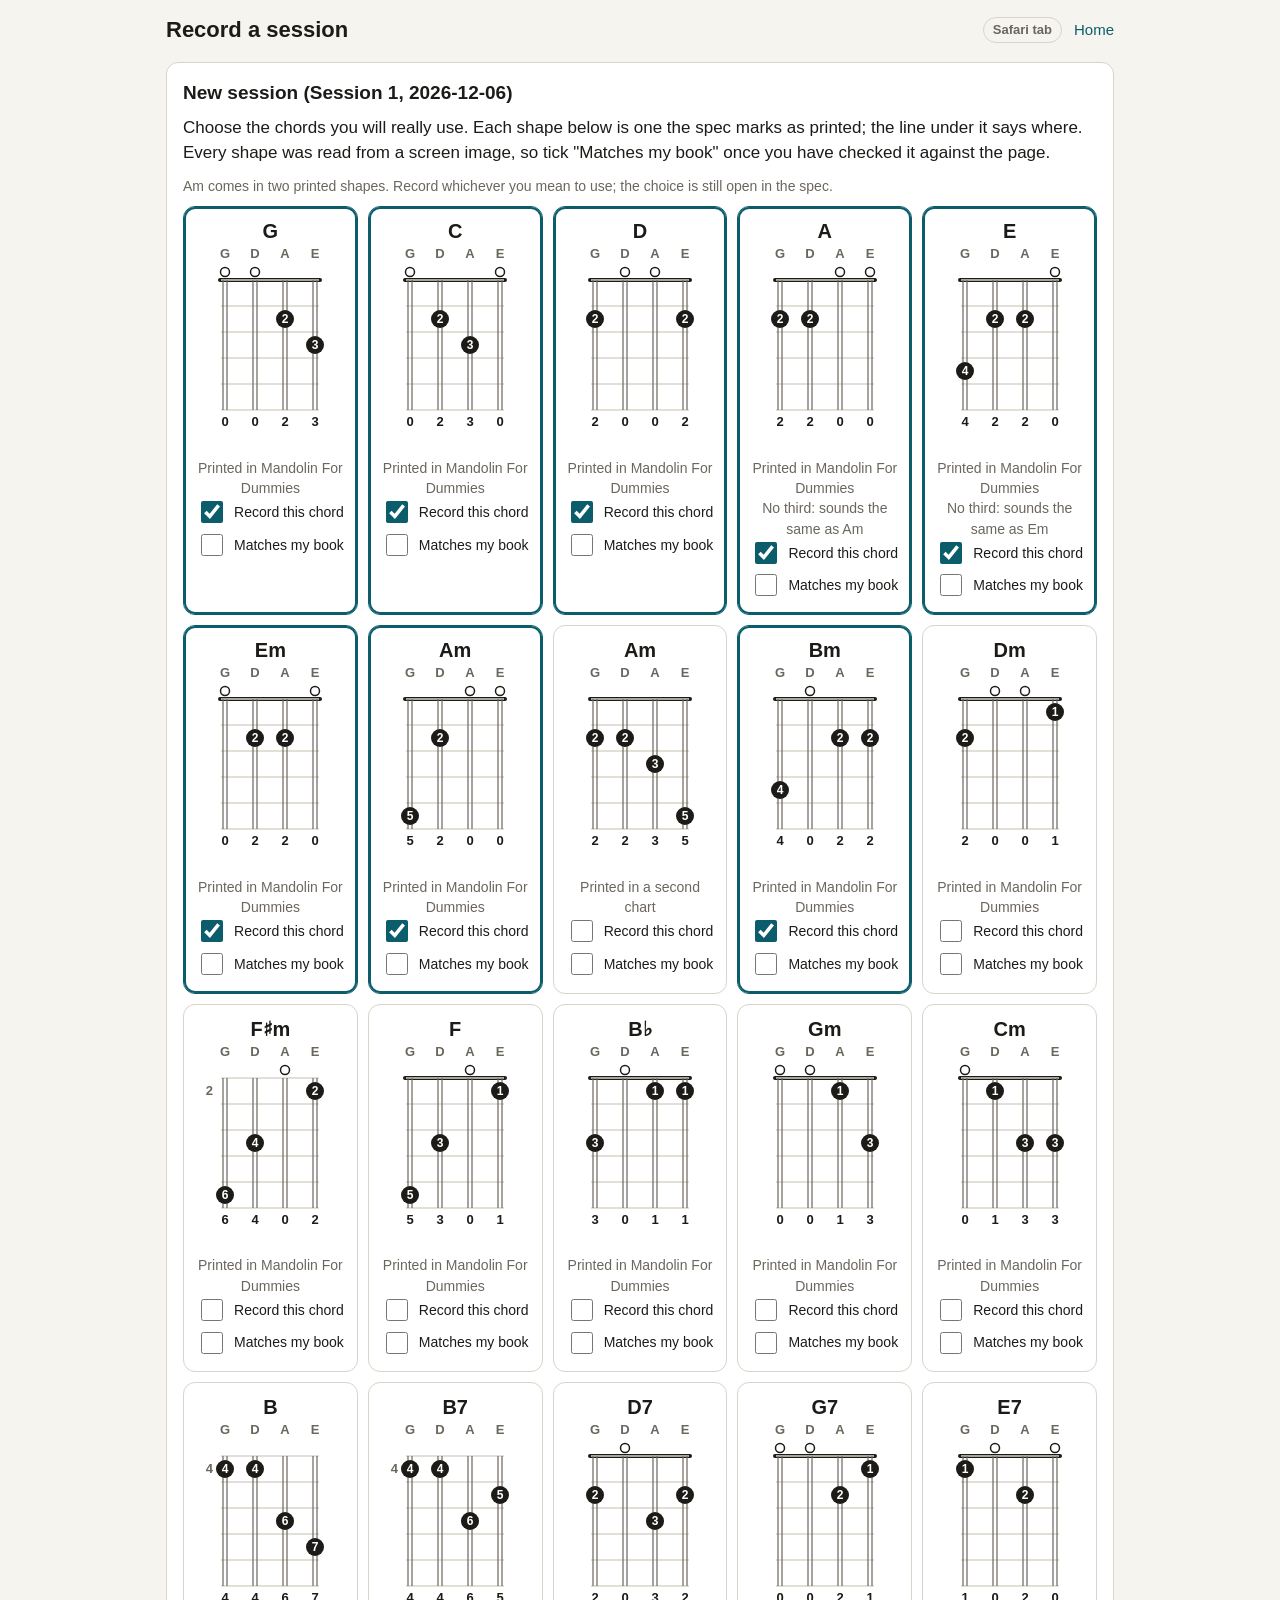
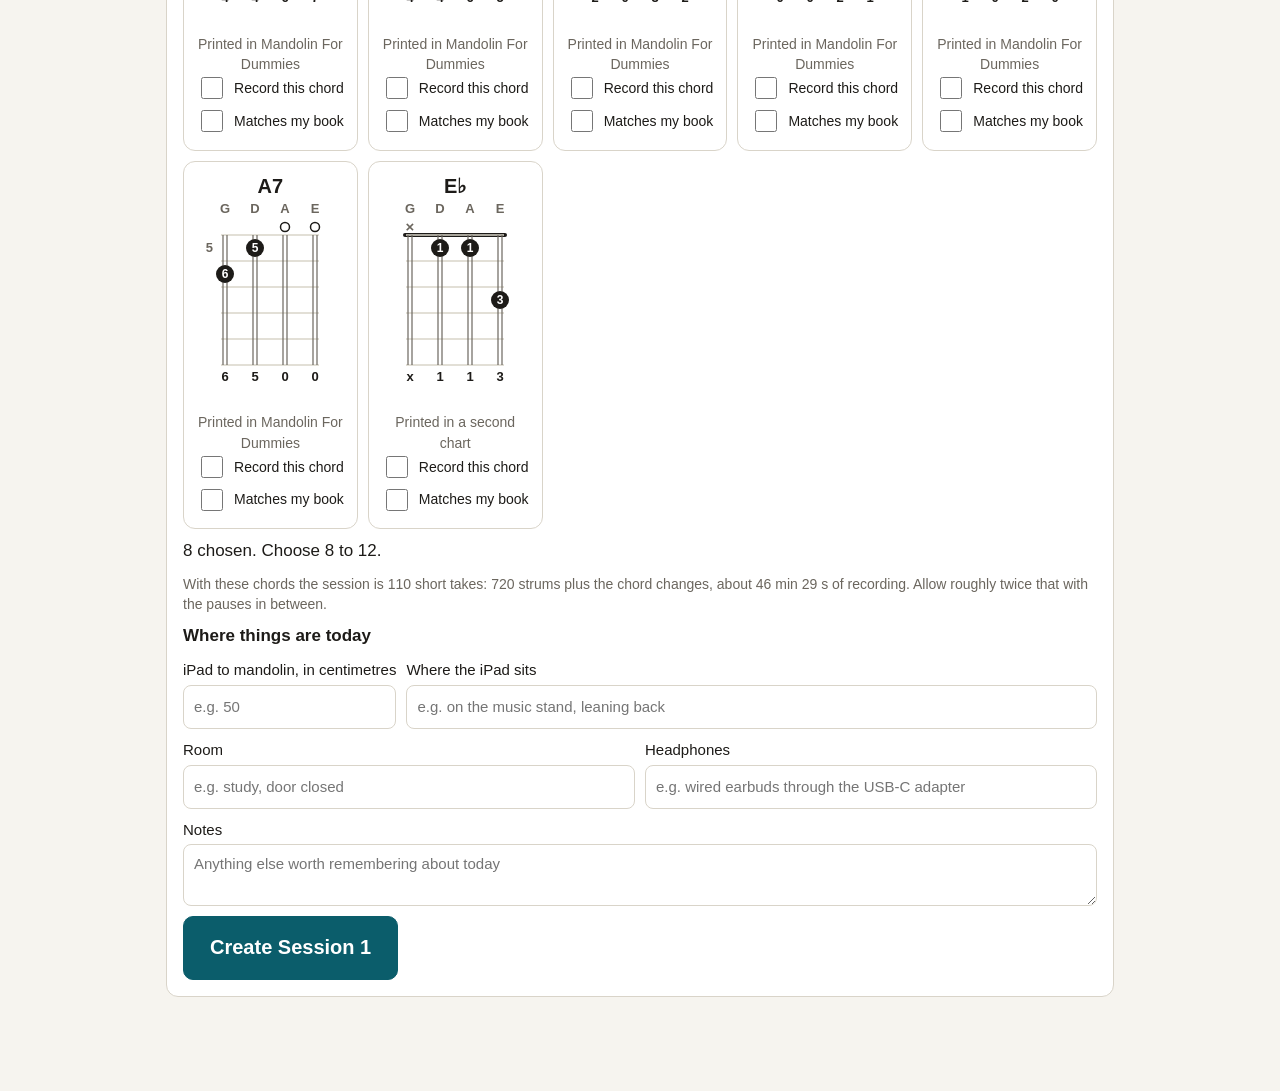
==== capture.html @ 6414ef0d "Publish build 8b452678f3" ====
<!doctype html>
<html lang="en">
<head>
  <meta charset="utf-8">
  <meta name="viewport" content="width=device-width, initial-scale=1, viewport-fit=cover">
  <meta name="apple-mobile-web-app-capable" content="yes">
  <meta name="apple-mobile-web-app-title" content="Practice">
  <meta name="theme-color" content="#0b5d6b">
  <title>Record a session</title>
  <link rel="manifest" href="manifest.webmanifest">
  <link rel="apple-touch-icon" href="icons/icon-180.png">
  <link rel="stylesheet" href="css/style.css">
</head>
<body>
  <header class="top">
    <h1>Record a session</h1>
    <span id="mode-chip" class="chip"></span>
    <a href="index.html">Home</a>
  </header>
  <main id="app">
    <div class="panel"><p class="muted">Loading…</p></div>
  </main>
  <noscript><main><div class="banner bad">This page needs JavaScript.</div></main></noscript>
  <script type="module" src="js/capture/main.js"></script>
</body>
</html>
---- css/style.css ----
/* One stylesheet for every page. System fonts only: nothing is fetched. */

:root {
  --bg: #f6f4ef;
  --panel: #ffffff;
  --ink: #1d1b18;
  --muted: #6b665e;
  --line: #d9d4c9;
  --accent: #0b5d6b;
  --accent-ink: #ffffff;
  --warn: #9a4a00;
  --bad: #a3231c;
  --good: #1f6b3a;
  --flash: #f2b705;
  --radius: 12px;
  color-scheme: light dark;
}

@media (prefers-color-scheme: dark) {
  :root {
    --bg: #15171a;
    --panel: #1f2226;
    --ink: #ecebe7;
    --muted: #a09c94;
    --line: #363a40;
    --accent: #5cc3d3;
    --accent-ink: #0c1b1e;
    --warn: #f0a04b;
    --bad: #f08079;
    --good: #6fcf8f;
    --flash: #f2b705;
  }
}

* { box-sizing: border-box; }

html { -webkit-text-size-adjust: 100%; }

body {
  margin: 0;
  padding: env(safe-area-inset-top) env(safe-area-inset-right) env(safe-area-inset-bottom) env(safe-area-inset-left);
  background: var(--bg);
  color: var(--ink);
  font: 17px/1.45 -apple-system, BlinkMacSystemFont, "Segoe UI", Roboto, Helvetica, Arial, sans-serif;
}

main { max-width: 980px; margin: 0 auto; padding: 16px 16px 80px; }

header.top {
  display: flex; align-items: center; gap: 12px; flex-wrap: wrap;
  max-width: 980px; margin: 0 auto; padding: 14px 16px 0;
}
header.top h1 { font-size: 22px; margin: 0; flex: 1 1 auto; }
header.top a { color: var(--accent); text-decoration: none; font-size: 15px; }

h2 { font-size: 19px; margin: 0 0 8px; }
h3 { font-size: 17px; margin: 0 0 6px; }
p { margin: 0 0 10px; }
small, .small { font-size: 14px; color: var(--muted); }
.muted { color: var(--muted); }

.panel {
  background: var(--panel); border: 1px solid var(--line); border-radius: var(--radius);
  padding: 16px; margin: 0 0 14px;
}

.row { display: flex; gap: 10px; align-items: center; flex-wrap: wrap; }
.row.spread { justify-content: space-between; }
.stack > * + * { margin-top: 10px; }
.grow { flex: 1 1 auto; }

button, .button {
  font: inherit; font-weight: 600; min-height: 44px; padding: 9px 16px;
  border-radius: 10px; border: 1px solid var(--line); background: var(--panel); color: var(--ink);
  cursor: pointer; -webkit-tap-highlight-color: transparent; text-decoration: none; display: inline-block;
}
button.primary, .button.primary { background: var(--accent); color: var(--accent-ink); border-color: var(--accent); }
button.big { min-height: 64px; font-size: 20px; padding: 14px 26px; }
button.danger { color: var(--bad); }
button:disabled { opacity: 0.45; cursor: default; }

input[type="text"], input[type="number"], select, textarea {
  font: inherit; padding: 8px 10px; border-radius: 8px; border: 1px solid var(--line);
  background: var(--panel); color: var(--ink); min-height: 44px; max-width: 100%;
}
label { display: inline-flex; gap: 8px; align-items: center; }
label.field { display: flex; flex-direction: column; align-items: stretch; gap: 4px; font-size: 15px; }
input[type="checkbox"], input[type="radio"] { width: 22px; height: 22px; accent-color: var(--accent); }

table { border-collapse: collapse; width: 100%; font-size: 15px; }
th, td { text-align: left; padding: 6px 8px; border-bottom: 1px solid var(--line); vertical-align: top; }
th { color: var(--muted); font-weight: 600; }
td.num { font-variant-numeric: tabular-nums; }

details > summary { cursor: pointer; font-weight: 600; padding: 4px 0; }
pre { font: 13px/1.4 ui-monospace, Menlo, monospace; white-space: pre-wrap; word-break: break-word; margin: 6px 0 0; }

.chip {
  display: inline-block; font-size: 13px; font-weight: 600; padding: 3px 9px; border-radius: 999px;
  border: 1px solid var(--line); color: var(--muted); white-space: nowrap;
}
.chip.good { color: var(--good); border-color: var(--good); }
.chip.warn { color: var(--warn); border-color: var(--warn); }
.chip.bad { color: var(--bad); border-color: var(--bad); }

.banner { border-radius: var(--radius); padding: 12px 14px; margin: 0 0 14px; border: 1px solid var(--warn); color: var(--warn); background: var(--panel); }
.banner.bad { border-color: var(--bad); color: var(--bad); }
.banner.good { border-color: var(--good); color: var(--good); }

/* Level meter */
.meter { position: relative; height: 14px; border-radius: 7px; background: var(--line); overflow: hidden; min-width: 160px; flex: 1 1 200px; }
.meter > i { position: absolute; left: 0; top: 0; bottom: 0; width: 0%; background: var(--good); transition: width 60ms linear; }
.meter.hot > i { background: var(--bad); }

/* Chord cards and diagrams */
.chord-grid { display: grid; grid-template-columns: repeat(auto-fill, minmax(170px, 1fr)); gap: 10px; }
.chord-card { border: 1px solid var(--line); border-radius: var(--radius); padding: 10px; background: var(--panel); text-align: center; }
.chord-card.selected { border-color: var(--accent); box-shadow: 0 0 0 2px var(--accent) inset; }
.chord-card .name { font-size: 20px; font-weight: 700; }
.chord-card label { justify-content: center; font-size: 14px; }
.shape-pair { display: flex; gap: 18px; align-items: flex-start; flex-wrap: wrap; }
.shape-pair figure { margin: 0; text-align: center; }
.shape-pair figcaption { font-weight: 700; font-size: 18px; }

.chord-diagram { max-width: 100%; height: auto; }
.cd-name, .cd-num, .cd-pos { font: 600 13px -apple-system, sans-serif; fill: var(--muted); }
.cd-num { fill: var(--ink); }
.cd-mute { font: 600 15px -apple-system, sans-serif; fill: var(--muted); }
.cd-open { fill: none; stroke: var(--ink); stroke-width: 1.5; }
.cd-nut { stroke: var(--ink); stroke-width: 4; stroke-linecap: round; }
.cd-fret { stroke: var(--line); stroke-width: 1.5; }
.cd-string { stroke: var(--muted); stroke-width: 1.2; }
.cd-string.cd-damped { stroke: var(--bad); stroke-dasharray: 3 4; stroke-width: 1.6; }
.cd-string.cd-buzz { stroke: var(--warn); stroke-dasharray: 1 3; stroke-width: 1.8; }
.cd-dot { fill: var(--ink); }
.cd-dot.cd-moved { fill: var(--bad); }
.cd-dot-text { font: 700 12px -apple-system, sans-serif; fill: var(--panel); }
.cd-ghost { fill: none; stroke: var(--muted); stroke-width: 1.5; stroke-dasharray: 3 3; }
.cd-fault { font: 700 12px -apple-system, sans-serif; fill: var(--bad); }

/* Take list */
.take-list { list-style: none; margin: 0; padding: 0; }
.take-list li { display: flex; gap: 10px; align-items: center; padding: 8px 6px; border-bottom: 1px solid var(--line); cursor: pointer; }
.take-list li.current { background: color-mix(in srgb, var(--accent) 12%, transparent); border-radius: 8px; }
.dot { width: 12px; height: 12px; border-radius: 50%; border: 2px solid var(--muted); flex: 0 0 auto; }
.dot.recorded { background: var(--good); border-color: var(--good); }
.dot.skipped { background: var(--muted); }
.dot.flagged { background: var(--warn); border-color: var(--warn); }

.progress { height: 8px; border-radius: 4px; background: var(--line); overflow: hidden; }
.progress > i { display: block; height: 100%; width: 0%; background: var(--accent); }

/* The cue shown while recording */
.cue {
  border-radius: var(--radius); border: 2px solid var(--line); padding: 22px 16px; text-align: center;
  min-height: 190px; display: flex; flex-direction: column; justify-content: center; gap: 8px;
  background: var(--panel); transition: background-color 120ms ease-out;
}
.cue.flash { background: var(--flash); color: #1d1b18; border-color: var(--flash); transition: none; }
.cue .big-text { font-size: 44px; font-weight: 800; line-height: 1.1; }
.cue .sub-text { font-size: 22px; font-weight: 600; }
.beat-dots { display: flex; gap: 10px; justify-content: center; }
.beat-dots i { width: 22px; height: 22px; border-radius: 50%; border: 2px solid currentColor; opacity: 0.35; }
.beat-dots i.on { background: currentColor; opacity: 1; }

.recording-mark { display: inline-block; width: 12px; height: 12px; border-radius: 50%; background: var(--bad); margin-right: 6px; animation: pulse 1s ease-in-out infinite; }
@keyframes pulse { 50% { opacity: 0.3; } }

.kv { display: grid; grid-template-columns: max-content 1fr; gap: 4px 14px; font-size: 15px; }
.kv dt { color: var(--muted); }
.kv dd { margin: 0; font-variant-numeric: tabular-nums; word-break: break-word; }

.cards { display: grid; grid-template-columns: repeat(auto-fit, minmax(260px, 1fr)); gap: 14px; }
.card-link { display: block; text-decoration: none; color: inherit; }
.card-link .panel { height: 100%; margin: 0; }
.card-link h2 { color: var(--accent); }

.hidden { display: none !important; }
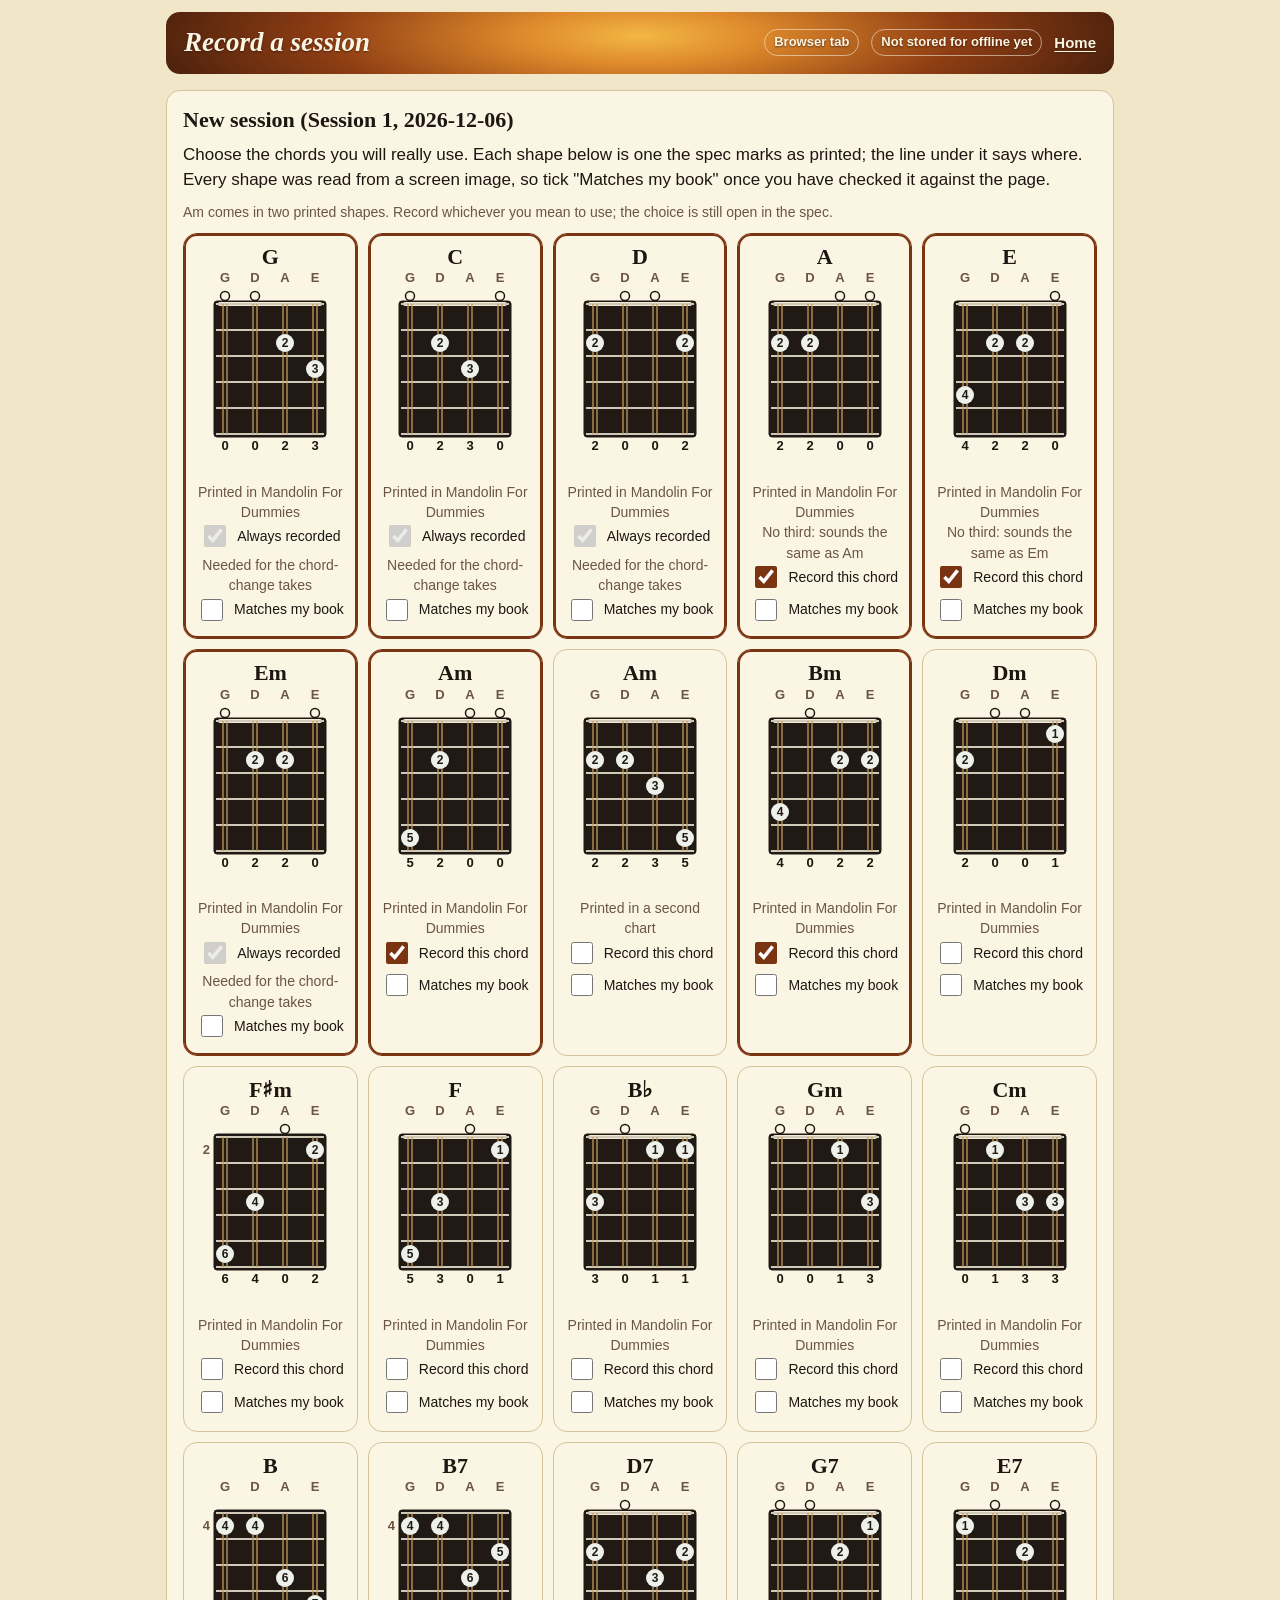
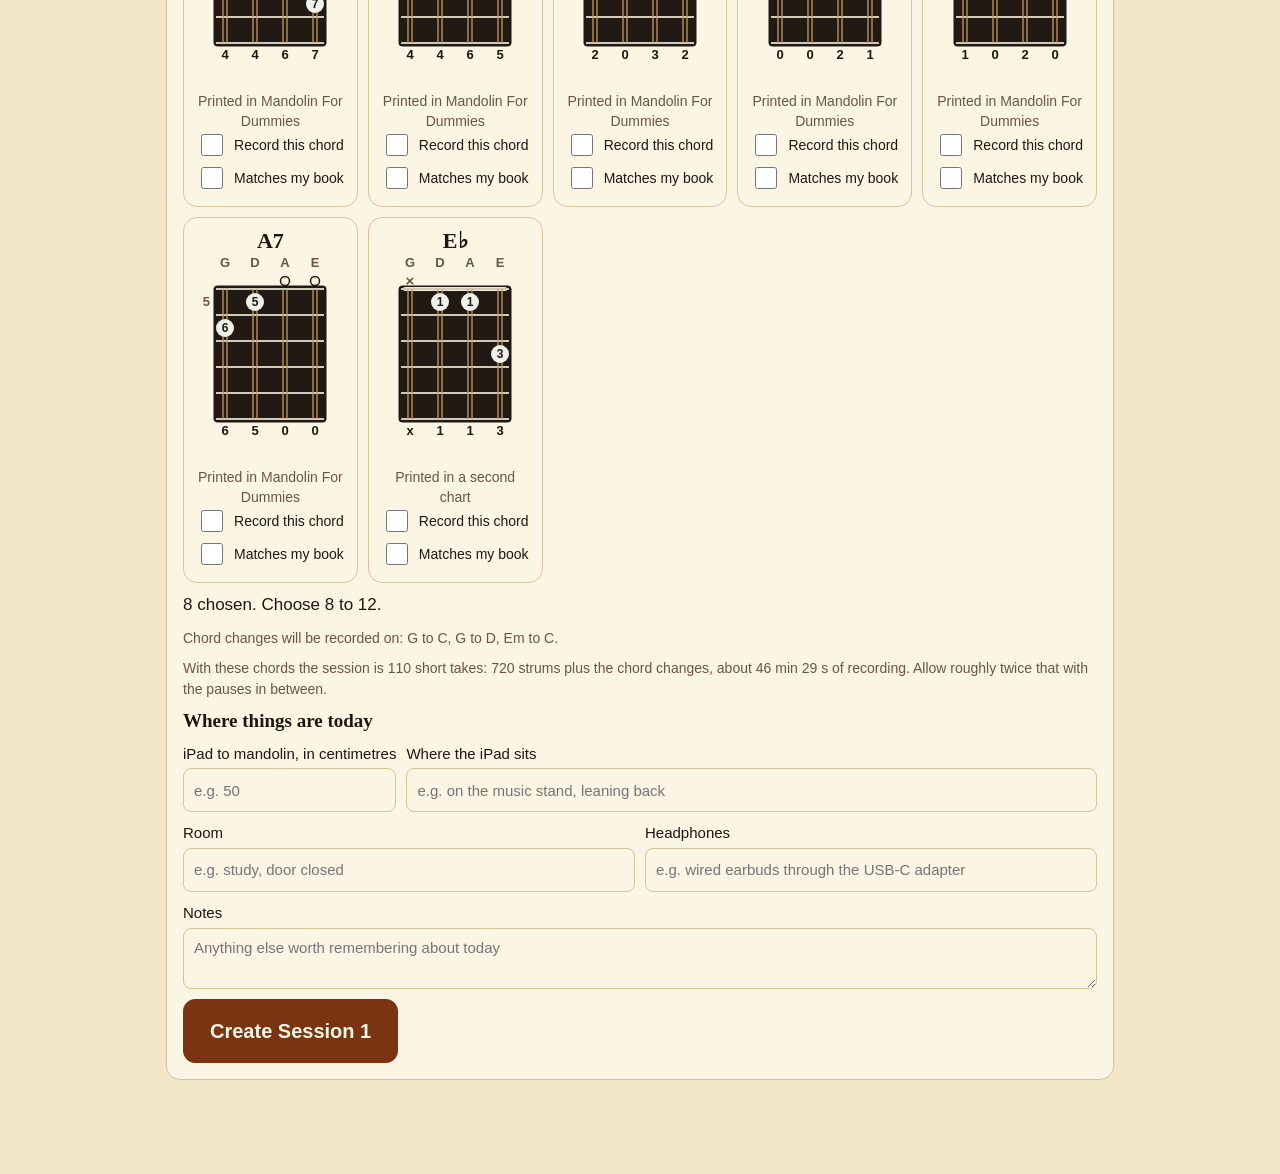
==== commit 8dbcf4e6: "Publish build 03336bb4fb" ====
--- a/capture.html
+++ b/capture.html
@@ -5,7 +5,7 @@
   <meta name="viewport" content="width=device-width, initial-scale=1, viewport-fit=cover">
   <meta name="apple-mobile-web-app-capable" content="yes">
   <meta name="apple-mobile-web-app-title" content="Practice">
-  <meta name="theme-color" content="#0b5d6b">
+  <meta name="theme-color" content="#2a130a">
   <title>Record a session</title>
   <link rel="manifest" href="manifest.webmanifest">
   <link rel="apple-touch-icon" href="icons/icon-180.png">
@@ -15,6 +15,7 @@
   <header class="top">
     <h1>Record a session</h1>
     <span id="mode-chip" class="chip"></span>
+    <span id="build-chip" class="chip"></span>
     <a href="index.html">Home</a>
   </header>
   <main id="app">
--- a/css/style.css
+++ b/css/style.css
@@ -1,34 +1,63 @@
 /* One stylesheet for every page. System fonts only: nothing is fetched. */
 
 :root {
-  --bg: #f6f4ef;
-  --panel: #ffffff;
-  --ink: #1d1b18;
-  --muted: #6b665e;
-  --line: #d9d4c9;
-  --accent: #0b5d6b;
-  --accent-ink: #ffffff;
-  --warn: #9a4a00;
-  --bad: #a3231c;
-  --good: #1f6b3a;
-  --flash: #f2b705;
-  --radius: 12px;
+  /* Sunburst: the colours of an F-style mandolin. Spruce page, ivory-binding
+     panels, ebony ink, tobacco-brown actions, amber for the beat. Chord shapes
+     are drawn on an ebony fingerboard with pearl dots and bronze strings. */
+  --bg: #f2e6c8;
+  --panel: #fbf5e4;
+  --ink: #1d1611;
+  --muted: #6b5543;
+  --line: #d6c39a;
+  --accent: #7b3411;
+  --accent-ink: #fbf5e4;
+  --warn: #8a4700;
+  --bad: #a52a1c;
+  --good: #2c6a3b;
+  --flash: #f0a62a;
+  --flash-ink: #1d1611;
+  --board: #211914;
+  --board-edge: #211914;
+  --fret: #cfc9ba;
+  --string: #c49b5c;
+  --nut: #f4ead2;
+  --dot: #eef1ea;
+  --dot-ink: #211914;
+  --board-mark: #ff8a73;
+  --board-buzz: #f0a62a;
+  --head: radial-gradient(62% 230% at 50% 38%, #f3b745 0%, #de8a2c 20%, #8e3d13 54%, #2a130a 100%);
+  --head-ink: #fbf5e4;
+  --radius: 14px;
+  --font-display: Baskerville, "Hoefler Text", Georgia, serif;
+  --font-body: "Avenir Next", Avenir, -apple-system, BlinkMacSystemFont, "Segoe UI", Roboto, Helvetica, Arial, sans-serif;
   color-scheme: light dark;
 }
 
 @media (prefers-color-scheme: dark) {
   :root {
-    --bg: #15171a;
-    --panel: #1f2226;
-    --ink: #ecebe7;
-    --muted: #a09c94;
-    --line: #363a40;
-    --accent: #5cc3d3;
-    --accent-ink: #0c1b1e;
+    --bg: #15100c;
+    --panel: #221913;
+    --ink: #f4ead2;
+    --muted: #bba88c;
+    --line: #403025;
+    --accent: #eda63a;
+    --accent-ink: #1e1207;
     --warn: #f0a04b;
-    --bad: #f08079;
-    --good: #6fcf8f;
-    --flash: #f2b705;
+    --bad: #f0907e;
+    --good: #86c792;
+    --flash: #f4b544;
+    --flash-ink: #1e1207;
+    --board: #0c0907;
+    --board-edge: #403025;
+    --fret: #bdb7a8;
+    --string: #c49b5c;
+    --nut: #f4ead2;
+    --dot: #f1f3ec;
+    --dot-ink: #15100c;
+    --board-mark: #ff8a73;
+    --board-buzz: #f4b544;
+    --head: radial-gradient(62% 230% at 50% 38%, #e9a93a 0%, #c9741f 18%, #6f2d0d 52%, #1b0c06 100%);
+    --head-ink: #f4ead2;
   }
 }
 
@@ -41,20 +70,27 @@
   padding: env(safe-area-inset-top) env(safe-area-inset-right) env(safe-area-inset-bottom) env(safe-area-inset-left);
   background: var(--bg);
   color: var(--ink);
-  font: 17px/1.45 -apple-system, BlinkMacSystemFont, "Segoe UI", Roboto, Helvetica, Arial, sans-serif;
+  font: 17px/1.45 var(--font-body);
 }
 
 main { max-width: 980px; margin: 0 auto; padding: 16px 16px 80px; }
 
+/* The one flourish: a sunburst band, light in the middle and dark at the rim,
+   so the title on the left and the labels on the right both sit on the dark part. */
 header.top {
   display: flex; align-items: center; gap: 12px; flex-wrap: wrap;
-  max-width: 980px; margin: 0 auto; padding: 14px 16px 0;
-}
-header.top h1 { font-size: 22px; margin: 0; flex: 1 1 auto; }
-header.top a { color: var(--accent); text-decoration: none; font-size: 15px; }
-
-h2 { font-size: 19px; margin: 0 0 8px; }
-h3 { font-size: 17px; margin: 0 0 6px; }
+  max-width: 948px; margin: 12px auto 0; padding: 16px 18px;
+  background: var(--head); color: var(--head-ink); border-radius: var(--radius);
+}
+@media (max-width: 980px) { header.top { margin: 12px 16px 0; } }
+header.top h1 { font: italic 600 27px/1.1 var(--font-display); margin: 0; flex: 1 1 auto; }
+/* A soft dark edge keeps the lettering readable where a long title reaches the light middle. */
+header.top h1, header.top a, header.top .chip { text-shadow: 0 1px 2px rgba(42, 19, 10, 0.6); }
+header.top a { color: var(--head-ink); font-size: 15px; font-weight: 600; text-underline-offset: 3px; }
+header.top .chip { color: var(--head-ink); border-color: color-mix(in srgb, var(--head-ink) 55%, transparent); }
+
+h2 { font: 600 22px/1.2 var(--font-display); margin: 0 0 8px; }
+h3 { font: 600 19px/1.25 var(--font-display); margin: 0 0 6px; }
 p { margin: 0 0 10px; }
 small, .small { font-size: 14px; color: var(--muted); }
 .muted { color: var(--muted); }
@@ -63,6 +99,10 @@
   background: var(--panel); border: 1px solid var(--line); border-radius: var(--radius);
   padding: 16px; margin: 0 0 14px;
 }
+
+.panel.compact { padding: 10px 14px; }
+.panel.compact h2 { font-size: 19px; margin: 0; }
+.panel.compact p { margin: 0; }
 
 .row { display: flex; gap: 10px; align-items: center; flex-wrap: wrap; }
 .row.spread { justify-content: space-between; }
@@ -71,7 +111,7 @@
 
 button, .button {
   font: inherit; font-weight: 600; min-height: 44px; padding: 9px 16px;
-  border-radius: 10px; border: 1px solid var(--line); background: var(--panel); color: var(--ink);
+  border-radius: 12px; border: 1px solid var(--line); background: var(--panel); color: var(--ink);
   cursor: pointer; -webkit-tap-highlight-color: transparent; text-decoration: none; display: inline-block;
 }
 button.primary, .button.primary { background: var(--accent); color: var(--accent-ink); border-color: var(--accent); }
@@ -116,31 +156,35 @@
 .chord-grid { display: grid; grid-template-columns: repeat(auto-fill, minmax(170px, 1fr)); gap: 10px; }
 .chord-card { border: 1px solid var(--line); border-radius: var(--radius); padding: 10px; background: var(--panel); text-align: center; }
 .chord-card.selected { border-color: var(--accent); box-shadow: 0 0 0 2px var(--accent) inset; }
-.chord-card .name { font-size: 20px; font-weight: 700; }
+.chord-card .name { font: 700 22px/1.2 var(--font-display); }
 .chord-card label { justify-content: center; font-size: 14px; }
 .shape-pair { display: flex; gap: 18px; align-items: flex-start; flex-wrap: wrap; }
 .shape-pair figure { margin: 0; text-align: center; }
-.shape-pair figcaption { font-weight: 700; font-size: 18px; }
+.shape-pair figcaption { font: 700 19px/1.2 var(--font-display); margin-bottom: 4px; }
 
 .chord-diagram { max-width: 100%; height: auto; }
-.cd-name, .cd-num, .cd-pos { font: 600 13px -apple-system, sans-serif; fill: var(--muted); }
+/* Drawn as a small fingerboard: ebony, nickel frets, bronze strings, pearl dots.
+   The lines are far darker against their ground than the 3:1 a diagram needs. */
+.cd-board { fill: var(--board); stroke: var(--board-edge); stroke-width: 1; }
+.cd-name, .cd-num, .cd-pos { font: 600 13px var(--font-body); fill: var(--muted); }
 .cd-num { fill: var(--ink); }
-.cd-mute { font: 600 15px -apple-system, sans-serif; fill: var(--muted); }
+.cd-mute { font: 600 15px var(--font-body); fill: var(--muted); }
 .cd-open { fill: none; stroke: var(--ink); stroke-width: 1.5; }
-.cd-nut { stroke: var(--ink); stroke-width: 4; stroke-linecap: round; }
-.cd-fret { stroke: var(--line); stroke-width: 1.5; }
-.cd-string { stroke: var(--muted); stroke-width: 1.2; }
-.cd-string.cd-damped { stroke: var(--bad); stroke-dasharray: 3 4; stroke-width: 1.6; }
-.cd-string.cd-buzz { stroke: var(--warn); stroke-dasharray: 1 3; stroke-width: 1.8; }
-.cd-dot { fill: var(--ink); }
-.cd-dot.cd-moved { fill: var(--bad); }
-.cd-dot-text { font: 700 12px -apple-system, sans-serif; fill: var(--panel); }
-.cd-ghost { fill: none; stroke: var(--muted); stroke-width: 1.5; stroke-dasharray: 3 3; }
-.cd-fault { font: 700 12px -apple-system, sans-serif; fill: var(--bad); }
+.cd-nut { stroke: var(--nut); stroke-width: 4; stroke-linecap: round; }
+.cd-fret { stroke: var(--fret); stroke-width: 2; }
+.cd-string { stroke: var(--string); stroke-width: 1.3; }
+.cd-string.cd-damped { stroke: var(--board-mark); stroke-dasharray: 3 4; stroke-width: 1.8; }
+.cd-string.cd-buzz { stroke: var(--board-buzz); stroke-dasharray: 1 3; stroke-width: 2; }
+.cd-dot { fill: var(--dot); }
+.cd-dot.cd-moved { fill: var(--board-mark); }
+.cd-dot-text { font: 700 12px var(--font-body); fill: var(--dot-ink); }
+.cd-ghost { fill: none; stroke: var(--nut); stroke-width: 1.5; stroke-dasharray: 3 3; }
+.cd-fault { font: 700 12px var(--font-body); fill: var(--bad); }
 
 /* Take list */
 .take-list { list-style: none; margin: 0; padding: 0; }
-.take-list li { display: flex; gap: 10px; align-items: center; padding: 8px 6px; border-bottom: 1px solid var(--line); cursor: pointer; }
+.take-list li { border-bottom: 1px solid var(--line); }
+.take-row { display: flex; gap: 10px; align-items: center; width: 100%; text-align: left; font-weight: 400; border: 0; border-radius: 8px; background: transparent; padding: 8px 6px; min-height: 44px; }
 .take-list li.current { background: color-mix(in srgb, var(--accent) 12%, transparent); border-radius: 8px; }
 .dot { width: 12px; height: 12px; border-radius: 50%; border: 2px solid var(--muted); flex: 0 0 auto; }
 .dot.recorded { background: var(--good); border-color: var(--good); }
@@ -156,8 +200,8 @@
   min-height: 190px; display: flex; flex-direction: column; justify-content: center; gap: 8px;
   background: var(--panel); transition: background-color 120ms ease-out;
 }
-.cue.flash { background: var(--flash); color: #1d1b18; border-color: var(--flash); transition: none; }
-.cue .big-text { font-size: 44px; font-weight: 800; line-height: 1.1; }
+.cue.flash { background: var(--flash); color: var(--flash-ink); border-color: var(--flash); transition: none; }
+.cue .big-text { font: 700 50px/1.05 var(--font-display); }
 .cue .sub-text { font-size: 22px; font-weight: 600; }
 .beat-dots { display: flex; gap: 10px; justify-content: center; }
 .beat-dots i { width: 22px; height: 22px; border-radius: 50%; border: 2px solid currentColor; opacity: 0.35; }
@@ -176,3 +220,7 @@
 .card-link h2 { color: var(--accent); }
 
 .hidden { display: none !important; }
+
+button:focus-visible, .button:focus-visible, a:focus-visible, summary:focus-visible, select:focus-visible, input:focus-visible, textarea:focus-visible { outline: 3px solid var(--accent); outline-offset: 2px; }
+/* A wide table scrolls inside its own panel and never widens the page. */
+.panel { overflow-x: auto; }
